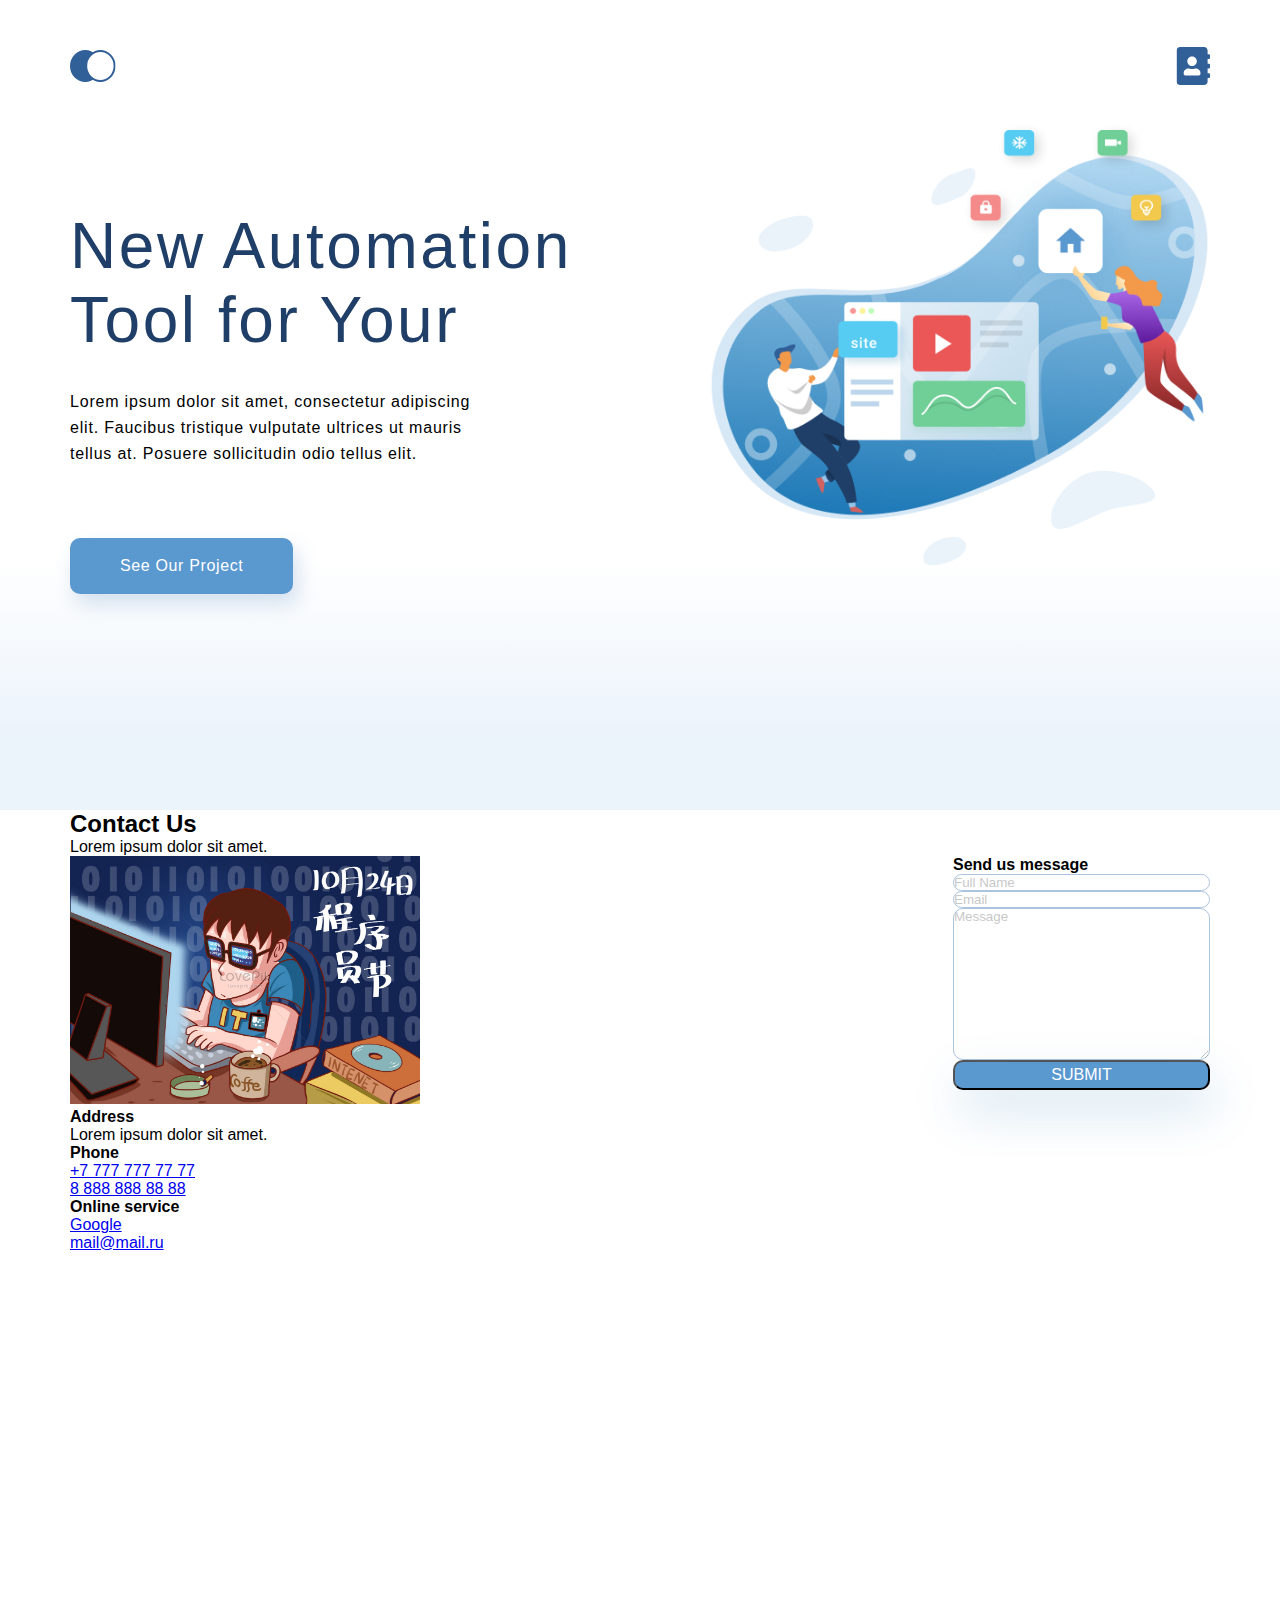
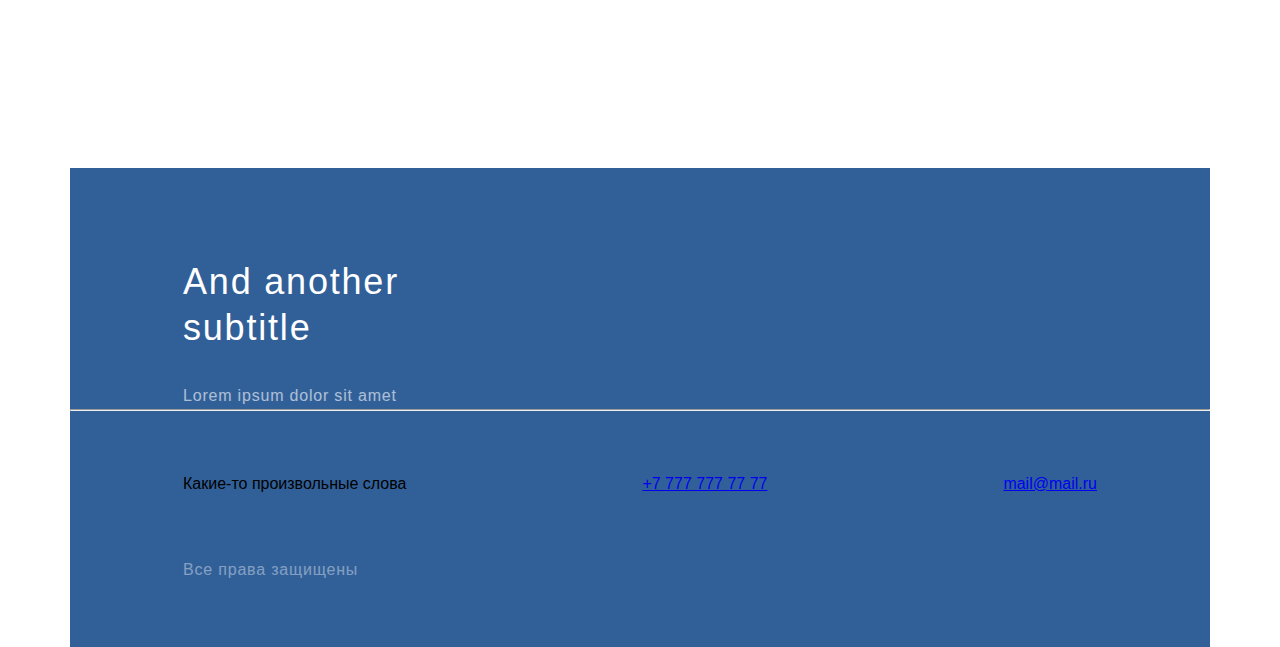
==== contacts.html @ 50ed7acf "add page main" ====
<!doctype html>
<html lang="en">
<head>
  <meta charset="UTF-8">
  <meta name="viewport"
        content="width=device-width, user-scalable=no, initial-scale=1.0, maximum-scale=1.0, minimum-scale=1.0">
  <meta http-equiv="X-UA-Compatible" content="ie=edge">
  <link rel="stylesheet" href="css/style.css">
  <title>Document</title>
</head>

<body>
<header class="header">
  <div class="header__wrapper container">
    <div class="header__nav nav">
      <ul class="nav__list">
        <li class="nav__link">
          <a href="index.html">
            <img src="img/menu-link.svg" alt="logo">
          </a>
        </li>
        <li class="nav__link">
          <a href="#">
            <img src="img/contacts-link.svg" alt="contacts">
          </a>
        </li>
      </ul>
    </div>
    <div class="header__promo">
      <h1 class="header__title">New Automation
        Tool for Your </h1>
      <p class="header__text text">Lorem ipsum dolor sit amet, consectetur adipiscing elit. Faucibus tristique vulputate ultrices ut mauris tellus at. Posuere sollicitudin odio tellus elit.</p>
      <a class="header__link">See Our Project</a>
    </div>
  </div>
</header>
<!--  end header-->

  <main class="main container">
    <section class="promo">
      <h2 class="promo__subtitle">Contact Us</h2>
      <p class="promo__text">Lorem ipsum dolor sit amet.</p>
    </section>
    <!--  end promo-->

    <section class="feedback">
      <div class="feedback__wrapper">
        <div class="feedback__wrap">
          <div class="feedback__img">
            <img src="img/pict.jpg" alt="pictures" width="350">
          </div>
          <div class="feedback__list-wrap">
            <ul class="feedback__list">
              <li class="feedback__item">
                <h4 class="feedback__subtitle">Address </h4>
                <p class="feedback__text">Lorem ipsum dolor sit amet.</p>
              </li>
              <li class="feedback__item">
                <h4 class="feedback__subtitle">Phone</h4>
                <ul class="feedback__contacts-wrap">
                  <li class="feedback__contact">
                    <a href="tel:+77777777777">+7 777 777 77 77</a>
                  </li>
                  <li class="feedback__contact">
                    <a href="tel:+78888888888">8 888 888 88 88</a>
                  </li>
                </ul>
              </li>
              <li class="feedback__item">
                <h4 class="feedback__subtitle">Online service</h4>
                <ul class="feedback__contacts-wrap">
                  <li class="feedback__contact">
                    <a href="https://www.google.ru/">Google</a>
                  </li>
                  <li class="feedback__contact">
                    <a href="mailto:mail@mail.ru">mail@mail.ru</a>
                  </li>
                </ul>
              </li>
            </ul>
          </div>
        </div>
        <div class="feedback__form form">
          <h4 class="form__title">Send us message</h4>
          <input class="form__input" type="text" placeholder="Full Name">
          <input class="form__input" type="email" placeholder="Email ">
          <textarea class="form__input" cols="30" rows="10" placeholder="Message"></textarea>
          <button class="form__button" type="submit">Submit</button>
        </div>
      </div>
    </section>
    <!--    end feedback-->

    <section class="map">
      <div class="map__wrapper">
        <iframe class="map__pict" src="https://yandex.ru/map-widget/v1/?um=constructor%3Ab23e7820c3f292d1dd55c2756cc2aa776ae3596322517111ec09256a466aa68f&amp;source=constructor" frameborder="0"></iframe>
      </div>
    </section>
    <!--    end map-->

  </main>
  <!--  end main-->

  <footer class="footer container">
    <div class="footer__wrapper container">
      <div class="footer__motivated">
        <div class="footer__motivated-wrap">
          <h3 class="footer__title">And another subtitle</h3>
          <p class="footer__description">Lorem ipsum dolor sit amet</p>
        </div>
      </div>
      <hr>
      <div class="footer__contacts">
        <ul class="footer__list">
          <li class="footer__link">Какие-то произвольные слова</li>
          <li class="footer__link">
            <a href="tel:+77777777777">+7 777 777 77 77</a>
          </li>
          <li class="footer__link">
            <a href="mailto:mail@mail.ru">mail@mail.ru</a>
          </li>
        </ul>
        <div class="footer__copyright">
          <p class="footer__text">Все права защищены</p>
        </div>
      </div>
    </div>
  </footer>
  <!--  end footer-->

</body>
</html>
---- css/style.css ----
* {
    font-family: sans-serif;
    margin: 0;
    padding: 0;
}

ul {
    list-style-type: none;
}

.container {
    max-width: 1140px;
    margin: 0 auto;
}

.text {
    font-weight: normal;
    font-size: 16px;
    line-height: 26px;
    letter-spacing: 0.05em;
}

.nav__list {
    display: flex;
    flex-direction: row;
    justify-content: space-between;
    align-items: center;
}

.header {
    min-height: 768px;
    padding-top: 42px;
    background: linear-gradient(0deg, #EBF3FB 8.84%, rgba(152, 195, 232, 0) 31.12%);
}

.header__wrapper {
    display: flex;
    flex-direction: column;
    height: 100%;
}

.header__promo {
    padding-top: 115px;
    flex-grow: 1;
    background-image: url("../img/promo_back.png");
    background-repeat: no-repeat;
    background-position: right center;
    background-size: 44%;
}

.header__title {
    width: 510px;
    font-weight: 300;
    font-size: 64px;
    line-height: 74px;
    letter-spacing: 0.04em;
    color: #1F3F68;
}

.header__text {
    margin-top: 32px;
    width: 425px;
}

.header__link {
    display: inline-block;
    margin-top: 71px;
    padding: 15px 50px;
    background: #5A98D0;
    box-shadow: 5px 10px 20px rgba(53, 110, 173, 0.2);
    border-radius: 10px;
    font-weight: normal;
    font-size: 16px;
    line-height: 26px;
    text-align: center;
    letter-spacing: 0.04em;
    color: #FFFFFF;
}

.advantages {
    padding-top: 64px;
}

.advantages__title {
    font-weight: 300;
    font-size: 36px;
    line-height: 46px;
    text-align: center;
    letter-spacing: 0.05em;
    color: #000000;
}

.advantages__wrapper {
    display: flex;
    flex-direction: row;
    justify-content: space-between;
    padding-top: 64px;
}

.advantages__card {
    width: 359px;
    display: flex;
    flex-direction: column;
    padding: 44px 32px;
    box-sizing: border-box;
    background: #FFFFFF;
    box-shadow: 5px 20px 50px rgba(16, 112, 177, 0.2);
    border-radius: 10px;
}

.advantages__card-img {
    align-self: center;
}

.advantages__card-name {
    margin-top: 51px;
    font-weight: normal;
    font-size: 20px;
    line-height: 30px;
    letter-spacing: 0.05em;
    color: #1F3F68;
}

.advantages__card-text {
    margin-top: 14px;
    font-size: 16px;
    line-height: 26px;
    color: #1F3F68;
    font-weight: normal;
    letter-spacing: 0.05em;
    opacity: 0.6;
}

.advantages__card-link {
    margin-top: 29px;
    font-size: 14px;
    line-height: 30px;
    letter-spacing: 0.05em;
    color: #5A98D0;
    text-decoration: none;
}

.completed {
    text-align: center;
    padding-top: 64px;
}

.completed__title {
    font-weight: 300;
    font-size: 36px;
    line-height: 46px;
    text-align: center;
    letter-spacing: 0.05em;
}

.completed__text {
    margin: 32px auto 0;
    width: 70%;
    font-size: 16px;
    line-height: 26px;
    text-align: center;
    letter-spacing: 0.05em;
    color: #222222;
}

.completed__pictures {
    margin-top: 64px;
    position: relative;
}

.completed__img {
    width: 100%;
}

.completed__pict-text {
    position: absolute;
    font-weight: normal;
    font-size: 32px;
    line-height: 46px;
    text-align: right;
    letter-spacing: 0.05em;
    color: #FFFFFF;
    top: 64px;
    right: 64px;
}

.completed__pictures-wrap {
    display: flex;
    justify-content: space-between;
    flex-direction: row;
    margin-top: 32px;
    flex-grow: 1;
}

.completed__pictures-item {
    position: relative;
}

.completed__pict-text--small {
    top: 32px;
    left: 32px;
    font-weight: normal;
    font-size: 28px;
    line-height: 46px;
    letter-spacing: 0.05em;
    color: #FFFFFF;
    position: absolute;
}

.completed__pictures-item--margin{
    margin-right: 32px;
}

.map__pict{
    width: 100%;
    height: 400px;
}

.feedback__wrapper {
    display: flex;
    flex-direction: row;
    justify-content: space-between;
}

.form {
    display: flex;
    flex-direction: column;
}

.footer {
    padding-top: 91px;
    padding-bottom: 64px;
    box-sizing: border-box;
    margin-top: 112px;
    background: #316099;
}

.footer__motivated {
    display: flex;
    justify-content: space-between;
    align-items: center;
    padding: 0 113px;
}

.footer__title {
    width: 340px;
    font-weight: normal;
    font-size: 36px;
    line-height: 46px;
    letter-spacing: 0.05em;
    color: #FFFFFF;
}

.footer__description {
    width: 495px;
    margin-top: 32px;
    font-weight: normal;
    font-size: 16px;
    line-height: 26px;
    letter-spacing: 0.05em;
    color: #FFFFFF;
    opacity: 0.6;
}

.hr {
    margin-top: 95px;
    opacity: 0.4;
    border: 1px solid #FFFFFF;
    max-width: 100%;
}

.footer__motivated-link {
    padding: 15px 79px;
    background: #5A98D0;
    font-weight: normal;
    font-size: 16px;
    line-height: 26px;
    text-align: center;
    letter-spacing: 0.04em;
    color: #FFFFFF;
    display: inline-block;
    text-decoration: none;
}

.footer__contacts {
    padding: 0 113px;
}

.footer__list{
    margin-top: 64px;
    display: flex;
    flex-direction: row;
    justify-content: space-between;
}

.footer__item {
    width: 358px;
    display: flex;
}

.footer__item,
.footer__item a {
    font-weight: normal;
    font-size: 16px;
    line-height: 26px;
    letter-spacing: 0.05em;
    color: #FFFFFF;
    text-decoration: none;
}

.footer__item-num {
    margin-right: 19px;
}

.footer__item-text {
    display: inline-block;
}

@media (max-width: 1024px) {
    .container {
        padding: 0 32px;
    }

    .header__promo {
        background-position: right 220px;
        padding-bottom: 107px;
    }

    .advantages__wrapper {
        display: flex;
        flex-direction: column;
        align-items: center;
    }

    .advantages__card {
        margin-bottom: 32px;
    }

    .advantages__title {
        font-size: 24px;
        line-height: 28px;
    }

    .footer__motivated {
        padding: 0 123px;
    }

    .footer__description {
        width: 336px;
    }

    .footer__motivated-link {
        padding: 7px 28px;
    }

    .footer__contacts {
        padding: 0 123px;
    }

    .footer__list {
        flex-direction: column;
    }

    .footer__item {
        width: 100%;
        margin-bottom: 25px;
    }

    .footer__item:nth-last-child(1){
        margin-bottom: 0;
    }

}

@media (max-width: 667px) {
    .header {
        box-sizing: border-box;
        padding-top: 24px;
        padding-bottom: 40px;
        min-height: 376px;
    }

    .header__promo {
        padding-top: 36px;
        padding-bottom: 0;
        background-image: none;
        display: flex;
        flex-direction: column;
        align-items: center;
    }

    .header__title {
        text-align: center;
        width: 100%;
        font-size: 32px;
        line-height: 37px;
    }

    .header__text {
        text-align: center;
        width: 100%;
        margin-top: 12px;
    }

    .header__link {
        font-size: 12px;
        line-height: 26px;
        padding: 0 8px;
    }

    .advantages {
        padding-top: 48px;
    }

    .advantages__wrapper {
        padding-top: 32px;
    }

    .advantages__card {
        width: 100%;
    }

    .completed__text {
        width: 100%;
    }

    .completed__pict-text {
        font-size: 16px;
        line-height: 19px;
        top: 16px;
        right: 16px;
    }

    .completed__pictures-wrap {
        flex-direction: column;
        margin-top: 16px;
    }

    .completed__pict-text--small {
        font-size: 16px;
        line-height: 19px;
        left: 16px;
        top: 26px;
    }

    .completed__pictures-item--margin {
        margin-right: 0;
        margin-bottom: 16px;
    }

    .footer {
        padding-top: 18px;
    }

    .footer__motivated {
        padding: 0 16px;
        flex-direction: column;
        text-align: center;
    }

    .footer__title {
        font-weight: normal;
        font-size: 24px;
        line-height: 28px;
        text-align: center;
    }

    .footer__motivated-link {
        margin-top: 40px;
    }

    .hr {
        margin-top: 40px;
    }

    .footer__contacts {
        padding: 0 16px;
    }

    .footer__text {
        text-align: center;
    }
}
































.form__input {
    border: 1px solid #356EAD;
    box-sizing: border-box;
    border-radius: 10px;
    opacity: 0.4;
}

.footer__copyright {
    margin-top: 64px;
    font-weight: normal;
    font-size: 16px;
    line-height: 26px;
    letter-spacing: 0.05em;
    color: #FFFFFF;
    opacity: 0.4;
}

.form__button {
    background: #5A98D0;
    box-shadow: 5px 20px 50px rgba(16, 112, 177, 0.2);
    border-radius: 10px;
    font-weight: 500;
    font-size: 16px;
    line-height: 26px;
    text-align: center;
    color: #FFFFFF;
    text-transform: uppercase;
}
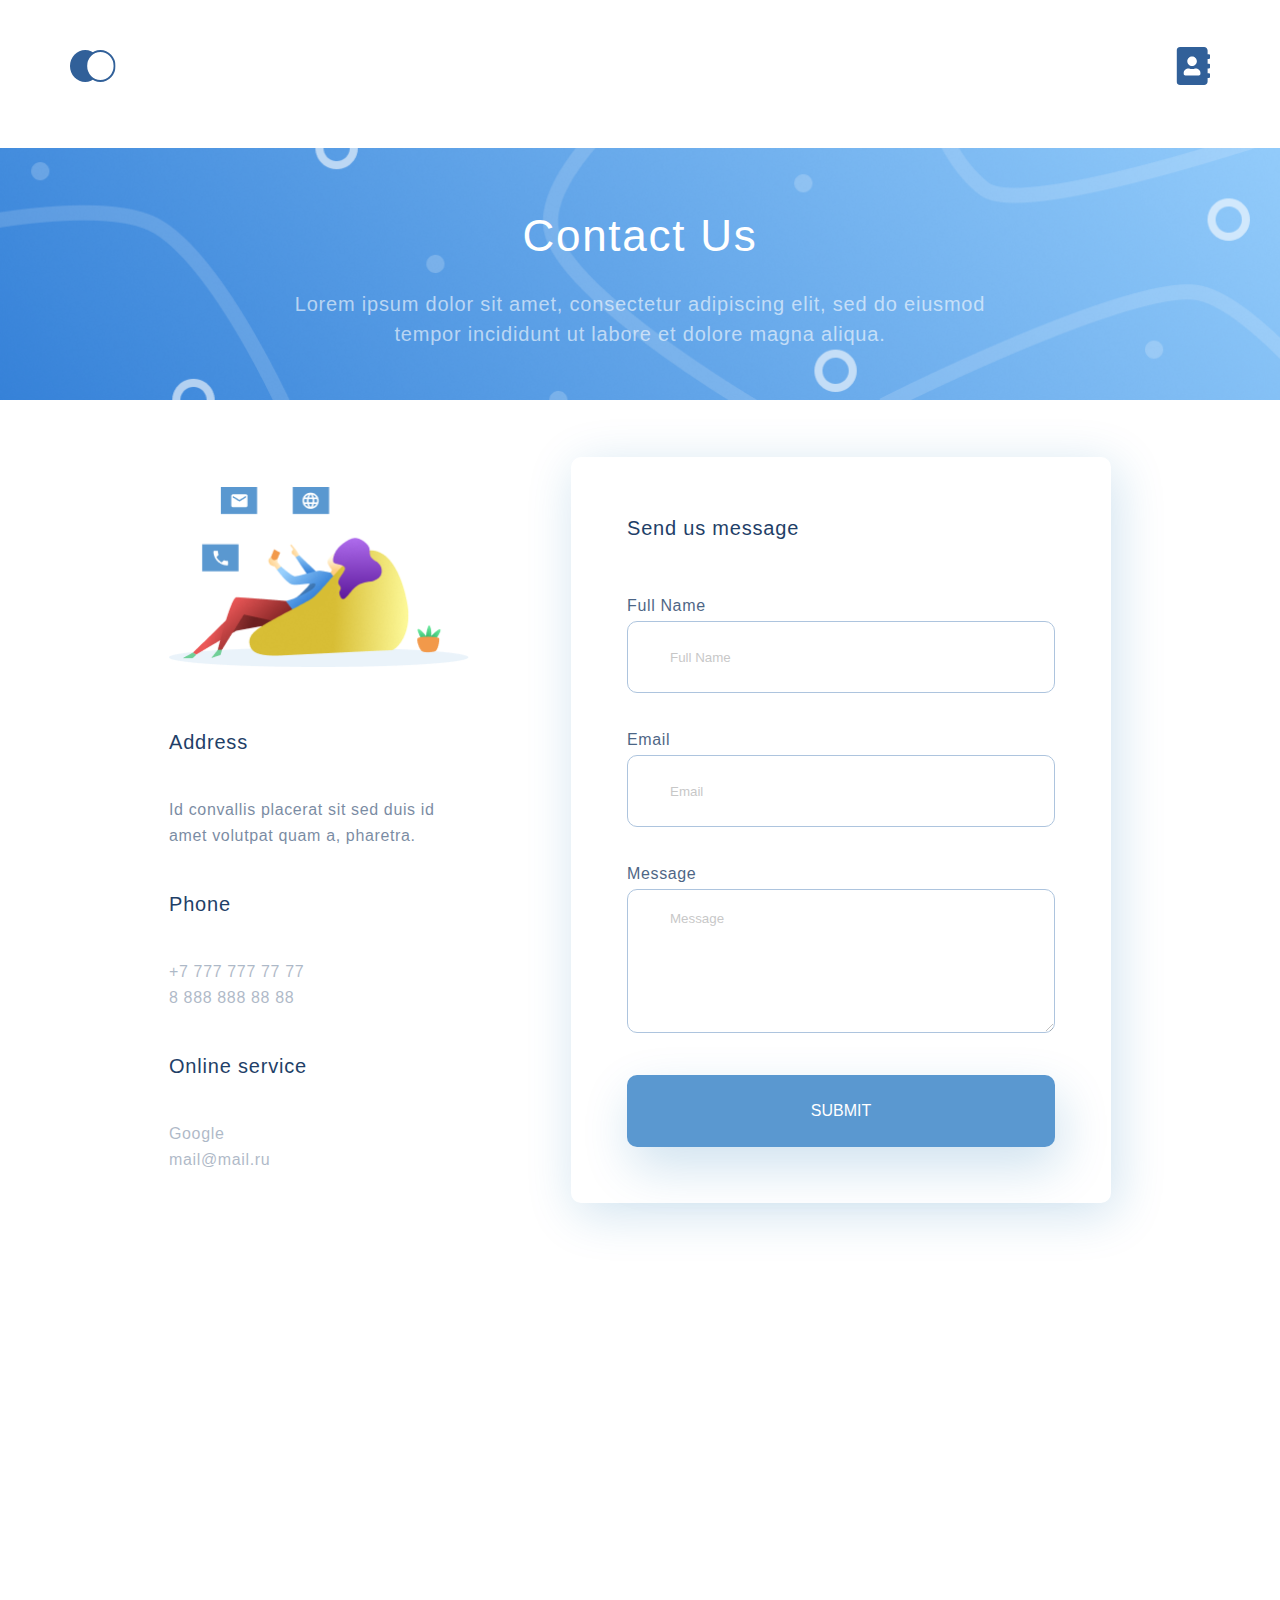
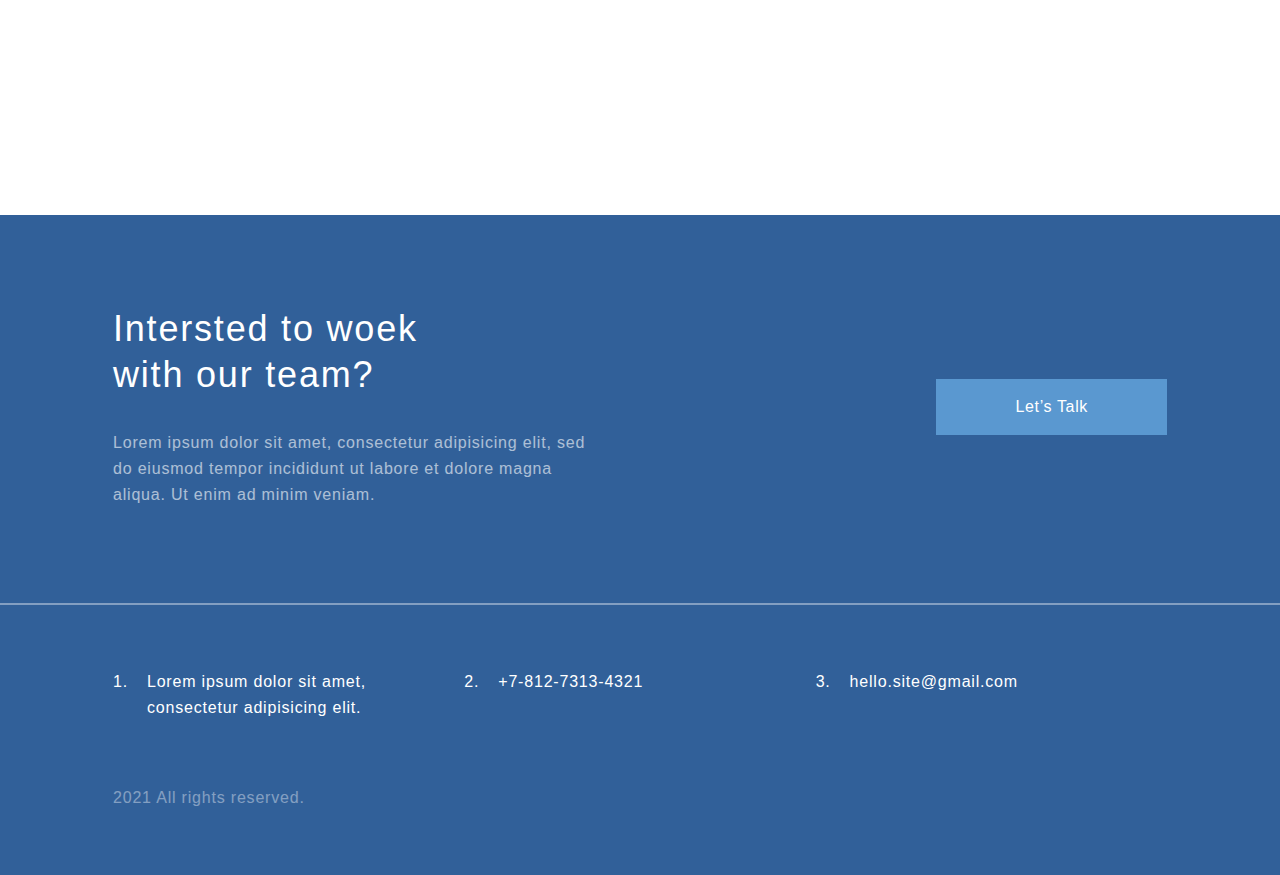
==== commit 5d714399: "add page contacts" ====
--- a/contacts.html
+++ b/contacts.html
@@ -10,9 +10,9 @@
 </head>
 
 <body>
-<header class="header">
-  <div class="header__wrapper container">
-    <div class="header__nav nav">
+<header class="header-contacts">
+  <div class="header-contacts__wrapper container">
+    <div class="header-contacts__nav nav">
       <ul class="nav__list">
         <li class="nav__link">
           <a href="index.html">
@@ -26,107 +26,123 @@
         </li>
       </ul>
     </div>
-    <div class="header__promo">
-      <h1 class="header__title">New Automation
-        Tool for Your </h1>
-      <p class="header__text text">Lorem ipsum dolor sit amet, consectetur adipiscing elit. Faucibus tristique vulputate ultrices ut mauris tellus at. Posuere sollicitudin odio tellus elit.</p>
-      <a class="header__link">See Our Project</a>
-    </div>
   </div>
 </header>
 <!--  end header-->
 
-  <main class="main container">
-    <section class="promo">
-      <h2 class="promo__subtitle">Contact Us</h2>
-      <p class="promo__text">Lorem ipsum dolor sit amet.</p>
-    </section>
-    <!--  end promo-->
+<main class="main">
+  <section class="promo-contacts">
+    <h2 class="promo-contacts__subtitle">Contact Us</h2>
+    <p class="promo-contacts__text">Lorem ipsum dolor sit amet, consectetur adipiscing elit, sed do eiusmod tempor
+      incididunt ut labore et dolore magna aliqua. </p>
+  </section>
+  <!--  end promo-->
 
-    <section class="feedback">
-      <div class="feedback__wrapper">
-        <div class="feedback__wrap">
-          <div class="feedback__img">
-            <img src="img/pict.jpg" alt="pictures" width="350">
-          </div>
-          <div class="feedback__list-wrap">
-            <ul class="feedback__list">
-              <li class="feedback__item">
-                <h4 class="feedback__subtitle">Address </h4>
-                <p class="feedback__text">Lorem ipsum dolor sit amet.</p>
-              </li>
-              <li class="feedback__item">
-                <h4 class="feedback__subtitle">Phone</h4>
-                <ul class="feedback__contacts-wrap">
-                  <li class="feedback__contact">
-                    <a href="tel:+77777777777">+7 777 777 77 77</a>
-                  </li>
-                  <li class="feedback__contact">
-                    <a href="tel:+78888888888">8 888 888 88 88</a>
-                  </li>
-                </ul>
-              </li>
-              <li class="feedback__item">
-                <h4 class="feedback__subtitle">Online service</h4>
-                <ul class="feedback__contacts-wrap">
-                  <li class="feedback__contact">
-                    <a href="https://www.google.ru/">Google</a>
-                  </li>
-                  <li class="feedback__contact">
-                    <a href="mailto:mail@mail.ru">mail@mail.ru</a>
-                  </li>
-                </ul>
-              </li>
-            </ul>
-          </div>
+  <section class="feedback">
+    <div class="feedback__wrapper">
+      <div class="feedback__wrap">
+        <div class="feedback__img">
+          <img src="img/pict.png" alt="pictures" width="350">
         </div>
-        <div class="feedback__form form">
-          <h4 class="form__title">Send us message</h4>
-          <input class="form__input" type="text" placeholder="Full Name">
-          <input class="form__input" type="email" placeholder="Email ">
-          <textarea class="form__input" cols="30" rows="10" placeholder="Message"></textarea>
-          <button class="form__button" type="submit">Submit</button>
+        <div class="feedback__list-wrap">
+          <ul class="feedback__list">
+            <li class="feedback__item">
+              <h4 class="feedback__subtitle">Address </h4>
+              <ul class="feedback__contacts-wrap">
+                <li>
+                  <p class="feedback__text">Id convallis placerat sit sed duis id amet volutpat quam a, pharetra.</p>
+                </li>
+              </ul>
+
+            </li>
+            <li class="feedback__item">
+              <h4 class="feedback__subtitle">Phone</h4>
+              <ul class="feedback__contacts-wrap">
+                <li class="feedback__text feedback__contact">
+                  <a href="tel:+77777777777">+7 777 777 77 77</a>
+                </li>
+                <li class="feedback__text feedback__contact">
+                  <a href="tel:+78888888888">8 888 888 88 88</a>
+                </li>
+              </ul>
+            </li>
+            <li class="feedback__item">
+              <h4 class="feedback__subtitle">Online service</h4>
+              <ul class="feedback__contacts-wrap">
+                <li class="feedback__text feedback__contact">
+                  <a href="https://www.google.ru/" target="_blank">Google</a>
+                </li>
+                <li class="feedback__text feedback__contact">
+                  <a href="mailto:mail@mail.ru">mail@mail.ru</a>
+                </li>
+              </ul>
+            </li>
+          </ul>
         </div>
       </div>
-    </section>
-    <!--    end feedback-->
-
-    <section class="map">
-      <div class="map__wrapper">
-        <iframe class="map__pict" src="https://yandex.ru/map-widget/v1/?um=constructor%3Ab23e7820c3f292d1dd55c2756cc2aa776ae3596322517111ec09256a466aa68f&amp;source=constructor" frameborder="0"></iframe>
-      </div>
-    </section>
-    <!--    end map-->
-
-  </main>
-  <!--  end main-->
-
-  <footer class="footer container">
-    <div class="footer__wrapper container">
-      <div class="footer__motivated">
-        <div class="footer__motivated-wrap">
-          <h3 class="footer__title">And another subtitle</h3>
-          <p class="footer__description">Lorem ipsum dolor sit amet</p>
-        </div>
-      </div>
-      <hr>
-      <div class="footer__contacts">
-        <ul class="footer__list">
-          <li class="footer__link">Какие-то произвольные слова</li>
-          <li class="footer__link">
-            <a href="tel:+77777777777">+7 777 777 77 77</a>
-          </li>
-          <li class="footer__link">
-            <a href="mailto:mail@mail.ru">mail@mail.ru</a>
-          </li>
-        </ul>
-        <div class="footer__copyright">
-          <p class="footer__text">Все права защищены</p>
-        </div>
+      <div class="feedback__form form">
+        <h4 class="form__title">Send us message</h4>
+        <label class="form__label" for="full_name">Full Name</label>
+        <input class="form__input" type="text" placeholder="Full Name" id="full_name">
+        <label class="form__label" for="email">Email</label>
+        <input class="form__input" type="email" placeholder="Email" id="email">
+        <label class="form__label" for="message">Message</label>
+        <textarea class="form__input form__input--text" cols="30" rows="10" placeholder="Message"
+                  id="message"></textarea>
+        <button class="form__button" type="submit">Submit</button>
       </div>
     </div>
-  </footer>
-  <!--  end footer-->
+  </section>
+  <!--    end feedback-->
+
+  <section class="map">
+    <div class="map__wrapper">
+      <iframe class="map__pict"
+              src="https://yandex.ru/map-widget/v1/?um=constructor%3Ab23e7820c3f292d1dd55c2756cc2aa776ae3596322517111ec09256a466aa68f&amp;source=constructor"
+              frameborder="0"></iframe>
+    </div>
+  </section>
+  <!--    end map-->
+
+</main>
+<!--  end main-->
+
+<footer class="footer">
+  <div class="footer__wrapper">
+    <div class="footer__motivated container">
+      <div class="footer__motivated-wrap">
+        <h3 class="footer__title">Intersted to woek
+          with&nbsp;our&nbsp;team?</h3>
+        <p class="footer__description">Lorem ipsum dolor sit amet, consectetur adipisicing elit, sed do eiusmod tempor
+          incididunt ut labore et dolore magna aliqua. Ut enim ad minim veniam.</p>
+      </div>
+      <a href="#" class="footer__motivated-link">Let’s Talk</a>
+    </div>
+    <div class="hr"></div>
+    <div class="footer__contacts container">
+      <ul class="footer__list">
+        <li class="footer__item">
+          <span class="footer__item-num">1.</span>
+          <span class="footer__item-text">
+              Lorem ipsum dolor sit amet,<br> consectetur adipisicing elit.
+            </span>
+        </li>
+        <li class="footer__item">
+          <span class="footer__item-num">2.</span>
+          <a href="tel:+781273134321">+7-812-7313-4321</a>
+        </li>
+        <li class="footer__item">
+          <span class="footer__item-num">3.</span>
+          <a href="mailto:hello.site@gmail.com">hello.site@gmail.com</a>
+        </li>
+      </ul>
+      <div class="footer__copyright">
+        <p class="footer__text">2021 All rights reserved.</p>
+      </div>
+    </div>
+  </div>
+</footer>
+<!--  end footer-->
 
 </body>
 </html>--- a/css/style.css
+++ b/css/style.css
@@ -211,15 +211,21 @@
     margin-right: 32px;
 }
 
+.map {
+    max-width: 947px;
+    margin: 96px auto 0;
+}
+
 .map__pict{
     width: 100%;
     height: 400px;
 }
 
-.feedback__wrapper {
-    display: flex;
-    flex-direction: row;
-    justify-content: space-between;
+.feedback__wrap {
+    display: flex;
+    max-width: 300px;
+    flex-direction: column;
+    align-items: flex-start;
 }
 
 .form {
@@ -482,8 +488,192 @@
     }
 }
 
-
-
+.header-contacts {
+    padding-top: 42px;
+    padding-bottom: 54px;
+}
+
+.promo-contacts {
+    background-image: url("../img/contacts-title.png");
+    padding: 51px 293px;
+    background-repeat: no-repeat;
+    background-size: cover;
+    background-position: center;
+}
+
+.promo-contacts__subtitle {
+    font-weight: 500;
+    font-size: 44px;
+    line-height: 74px;
+    text-align: center;
+    letter-spacing: 0.04em;
+    color: #FFFFFF;
+}
+
+.promo-contacts__text {
+    margin-top: 16px;
+    font-weight: normal;
+    font-size: 20px;
+    line-height: 30px;
+    text-align: center;
+    letter-spacing: 0.04em;
+    color: rgba(255, 255, 255, 0.6);
+}
+
+.feedback {
+    margin: 57px auto 0;
+    max-width: 942px;
+}
+
+.feedback__wrapper {
+    display: flex;
+    flex-direction: row;
+    justify-content: space-between;
+    align-items: center;
+}
+
+.feedback__subtitle {
+    font-weight: 500;
+    font-size: 20px;
+    line-height: 30px;
+    letter-spacing: 0.04em;
+    color: #1F3F68;
+}
+
+.feedback__text,
+.feedback__text a{
+    font-weight: 300;
+    font-size: 16px;
+    line-height: 26px;
+    letter-spacing: 0.04em;
+    color: #1F3F68;
+    opacity: 0.6;
+    text-decoration: none;
+}
+
+.feedback__item {
+    margin-top: 40px;
+}
+
+.form {
+    width: 540px;
+    padding: 56px;
+    box-sizing: border-box;
+    background: #FFFFFF;
+    box-shadow: 5px 10px 50px rgba(16, 112, 177, 0.2);
+    border-radius: 10px;
+    display: flex;
+    flex-direction: column;
+    align-items: stretch;
+}
+
+.form__title {
+    font-weight: 500;
+    font-size: 20px;
+    line-height: 30px;
+    letter-spacing: 0.04em;
+    color: #1F3F68;
+    margin-bottom: 16px;
+}
+
+.form__input {
+    height: 72px;
+    padding: 21px 42px;
+}
+
+.form__input--text {
+    height: 144px;
+}
+
+.form__label {
+    margin-top: 32px;
+    font-weight: normal;
+    font-size: 16px;
+    line-height: 30px;
+    letter-spacing: 0.04em;
+    color: #1F3F68;
+    opacity: 0.8;
+}
+
+.form__button {
+    margin-top: 42px;
+    text-align: center;
+    padding: 23px 36px;
+    border: none;
+}
+
+.feedback__img img{
+    width: 300px;
+    margin-bottom: 16px;
+}
+
+.feedback__contacts-wrap{
+    margin-top: 40px;
+}
+
+@media (max-width: 1024px) {
+    .promo-contacts {
+        padding: 59px 124px;
+    }
+
+    .feedback__wrapper {
+        flex-direction: column;
+    }
+
+    .feedback__form{
+        margin-top: 64px;
+    }
+}
+
+@media (max-width: 667px) {
+
+    .header-contacts {
+        padding: 24px 0;
+    }
+
+    .promo-contacts{
+        padding: 48px 17px 61px;
+    }
+
+    .promo-contacts__subtitle {
+        font-size: 24px;
+        line-height: 28px;
+    }
+
+    .promo-contacts__text {
+        margin-top: 32px;
+    }
+
+    .promo-contacts__text {
+        font-size: 16px;
+        color: rgba(255, 255, 255, 0.6);
+    }
+
+    .feedback__form {
+        margin: 32px 12px 0;
+    }
+
+    .form {
+        width: 95%;
+        max-width: 540px;
+        padding: 36px 35px;
+        margin: 50px;
+    }
+
+    .form__input {
+        height: 46.26px;
+        padding: 13px 22px;
+    }
+
+    .form__input--text {
+        height: 92.52px;
+    }
+
+    .form__button {
+        padding: 13px;
+    }
+
+}
 
 
 
